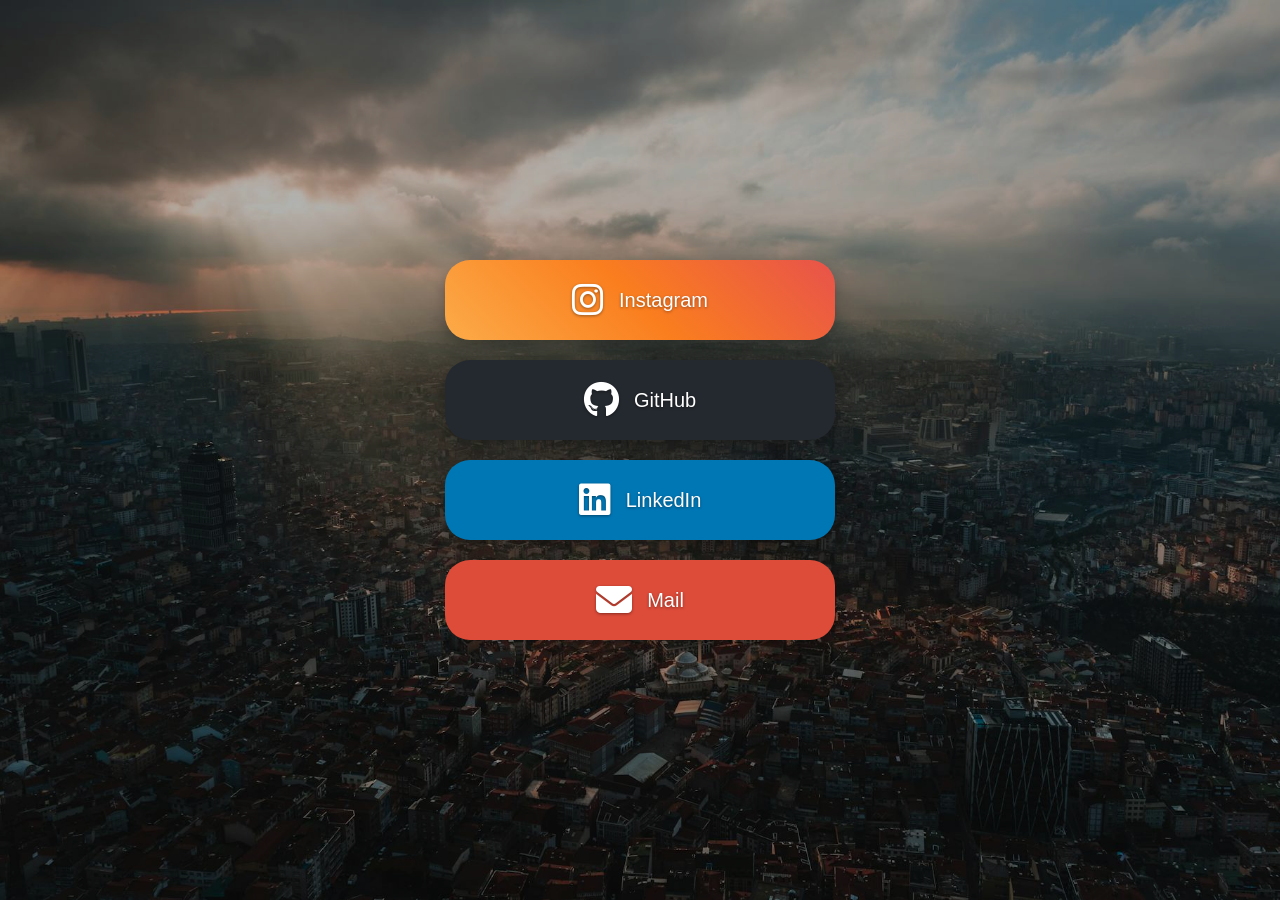
==== index.html @ 8777d8c1 "initial commit" ====
<!DOCTYPE html>
<html lang="tr">

<head>
    <meta charset="UTF-8">
    <meta name="viewport" content="width=device-width, initial-scale=1.0">
    <title>Emirhan Kaaner</title>
    <link rel="stylesheet" href="https://cdnjs.cloudflare.com/ajax/libs/font-awesome/6.4.0/css/all.min.css">
    <style>
        /* Genel görünüm */
        body {
            margin: 0;
            padding: 0;
            min-height: 100vh;
            /* Mobil ve desktop uyumlu tam ekran */
            display: flex;
            justify-content: center;
            align-items: center;
            background-image: url('background.jpg');
            /* Arka plan fotoğrafı */
            background-size: cover;
            /* Fotoğraf tüm alanı kaplar */
            background-position: center;
            /* Ortalanmış, kırpılsa bile ortası görünür */
            background-repeat: no-repeat;
            /* Tekrar etmesini engeller */
            font-family: 'Arial', sans-serif;
            overflow: hidden;
        }

        /* Hafif koyu overlay */
        .overlay {
            position: absolute;
            top: 0;
            left: 0;
            width: 100%;
            height: 100%;
            background-color: rgba(0, 0, 0, 0.3);
            z-index: 0;
            pointer-events: none;
            /* Tıklamaları geç */
        }

        /* Ortadaki kapsayıcı */
        .container {
            position: relative;
            z-index: 1;
            text-align: center;
            padding: 60px;
        }

        /* Linkler */
        .links a {
            display: flex;
            align-items: center;
            justify-content: center;
            width: 350px;
            max-width: 90%;
            margin: 20px auto;
            padding: 22px 20px;
            font-size: 20px;
            font-weight: 300;
            color: white;
            text-decoration: none;
            border-radius: 25px;
            box-shadow: 0 6px 15px rgba(0, 0, 0, 0.25);
            text-shadow: 0 1px 3px rgba(0, 0, 0, 0.4);
            position: relative;
            overflow: hidden;
            opacity: 0;
            transform: translateY(20px);
            animation: fadeInUp 0.8s forwards;
            transition: transform 0.2s, box-shadow 0.2s;
        }

        .links a span.link-content {
            display: flex;
            align-items: center;
            justify-content: center;
        }

        /* Delay ile sıralı animasyon */
        .links a:nth-child(1) {
            animation-delay: 0.2s;
        }

        .links a:nth-child(2) {
            animation-delay: 0.4s;
        }

        .links a:nth-child(3) {
            animation-delay: 0.6s;
        }

        .links a:nth-child(4) {
            animation-delay: 0.8s;
        }

        /* İkonlar */
        .links a i {
            font-size: 36px;
            margin-right: 15px;
            transition: transform 0.2s;
            color: inherit;
        }

        /* Hover efektleri */
        .links a:hover {
            transform: scale(1.08) translateY(-2px);
        }

        .links a:active {
            transform: scale(0.95);
            /* Dokunmatik basınca geri bildirim */
        }

        .links a:hover i {
            transform: rotate(15deg) scale(1.05);
        }

        /* Buton renkleri ve animasyonlar */
        .instagram {
            background: linear-gradient(45deg, #feda75, #fa7e1e, #d62976, #962fbf, #4f5bd5);
            background-size: 400% 400%;
            animation: gradientMove 6s ease infinite;
        }

        .github {
            background-color: #24292f;
        }

        .linkedin {
            background-color: #0077b5;
        }

        .mail {
            background-color: #dd4b39;
        }

        /* Hover renk efektleri */
        .instagram:hover {
            box-shadow: 0 0 40px rgba(245, 96, 64, 1), 0 0 60px rgba(245, 96, 64, 1);
        }

        .github:hover {
            box-shadow: 0 0 40px rgba(36, 41, 47, 1), 0 0 60px rgb(255, 255, 255);
        }

        .linkedin:hover {
            box-shadow: 0 0 40px rgba(0, 119, 181, 1), 0 0 60px rgba(0, 119, 181, 1);
        }

        .mail:hover {
            box-shadow: 0 0 40px rgba(221, 75, 57, 1), 0 0 60px rgba(221, 75, 57, 1);
        }

        /* Mobil uyumlu */
        @media screen and (max-width: 768px) {
            .links a {
                width: 90%;
                font-size: 18px;
                padding: 20px 16px;
            }

            .links a i {
                font-size: 28px;
                margin-right: 12px;
            }

            /* Hover efektini kaldır */
            .links a:hover,
            .links a:hover i {
                transform: none;
            }
        }

        /* Animasyonlar */
        @keyframes fadeInUp {
            to {
                opacity: 1;
                transform: translateY(0);
            }
        }

        @keyframes gradientMove {
            0% {
                background-position: 0% 50%;
            }

            50% {
                background-position: 100% 50%;
            }

            100% {
                background-position: 0% 50%;
            }
        }
    </style>
</head>

<body>
    <div class="overlay"></div>
    <div class="container">
        <div class="links">
            <a href="https://www.instagram.com/kaaner4mir/" class="instagram" target="_blank" role="button"
                aria-label="Instagram linki">
                <span class="link-content"><i class="fab fa-instagram"></i> Instagram</span>
            </a>
            <a href="https://github.com/Kaaner4mir" class="github" target="_blank" role="button"
                aria-label="GitHub linki">
                <span class="link-content"><i class="fab fa-github"></i> GitHub</span>
            </a>
            <a href="https://www.linkedin.com/in/emirhan-kaaner-78511b375/" class="linkedin" target="_blank"
                role="button" aria-label="LinkedIn linki">
                <span class="link-content"><i class="fab fa-linkedin"></i> LinkedIn</span>
            </a>
            <a href="mailto:kaaner4mir@gmail.com" class="mail" role="button" aria-label="Mail linki">
                <span class="link-content"><i class="fas fa-envelope"></i> Mail</span>
            </a>
        </div>
    </div>
</body>

</html>
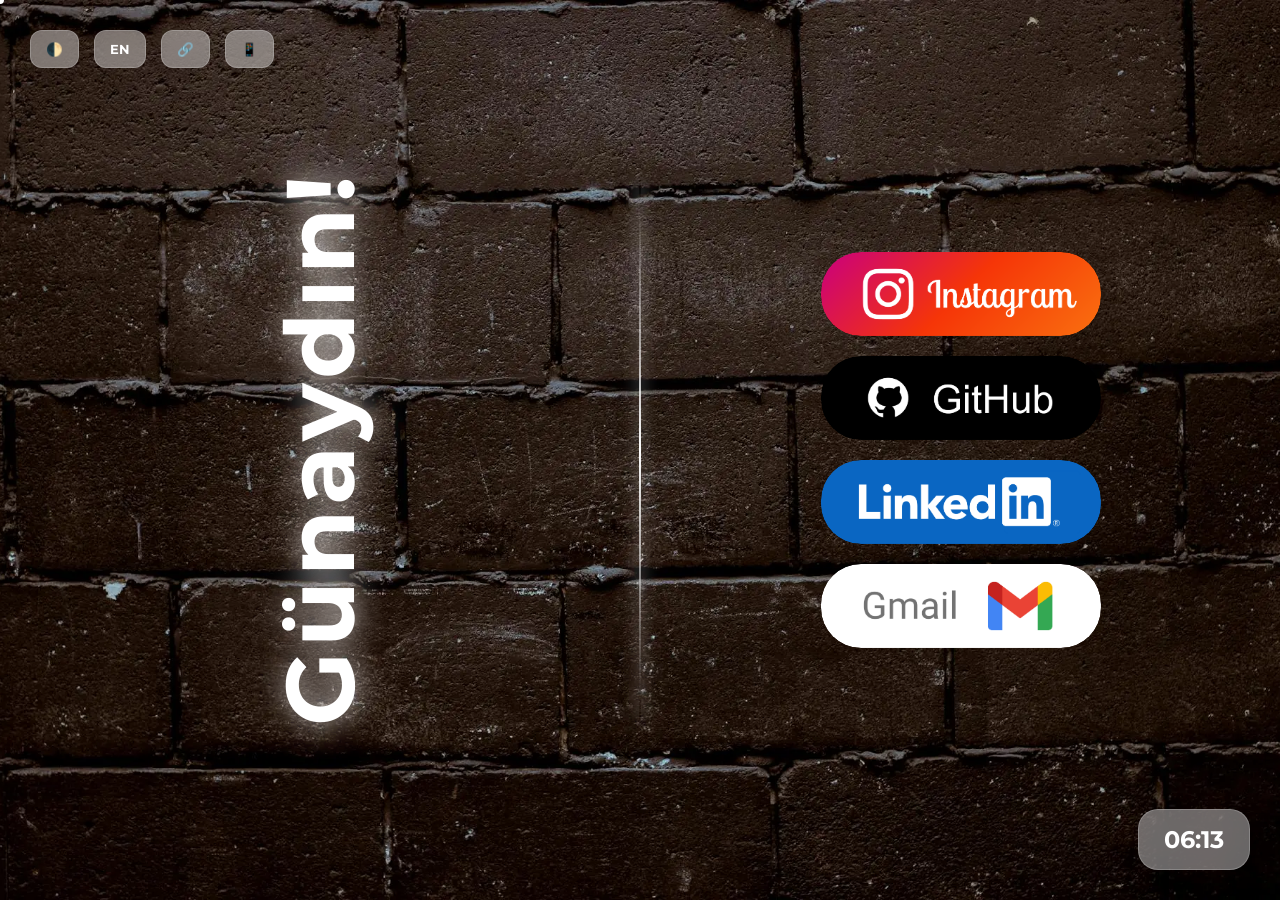
==== commit 5607e484: "initial commit" ====
--- a/index.html
+++ b/index.html
@@ -2,223 +2,131 @@
 <html lang="tr">
 
 <head>
-    <meta charset="UTF-8">
-    <meta name="viewport" content="width=device-width, initial-scale=1.0">
-    <title>Emirhan Kaaner</title>
-    <link rel="stylesheet" href="https://cdnjs.cloudflare.com/ajax/libs/font-awesome/6.4.0/css/all.min.css">
-    <style>
-        /* Genel görünüm */
-        body {
-            margin: 0;
-            padding: 0;
-            min-height: 100vh;
-            /* Mobil ve desktop uyumlu tam ekran */
-            display: flex;
-            justify-content: center;
-            align-items: center;
-            background-image: url('background.jpg');
-            /* Arka plan fotoğrafı */
-            background-size: cover;
-            /* Fotoğraf tüm alanı kaplar */
-            background-position: center;
-            /* Ortalanmış, kırpılsa bile ortası görünür */
-            background-repeat: no-repeat;
-            /* Tekrar etmesini engeller */
-            font-family: 'Arial', sans-serif;
-            overflow: hidden;
-        }
+  <meta charset="UTF-8">
+  <meta name="viewport" content="width=device-width, initial-scale=1.0">
+  <title>Kaaner4mir | Bio</title>
 
-        /* Hafif koyu overlay */
-        .overlay {
-            position: absolute;
-            top: 0;
-            left: 0;
-            width: 100%;
-            height: 100%;
-            background-color: rgba(0, 0, 0, 0.3);
-            z-index: 0;
-            pointer-events: none;
-            /* Tıklamaları geç */
-        }
+  <meta name="description"
+    content="Kaaner4mir - Geliştirici Portfolyosu ve Dijital Kimlik. Sosyal medya bağlantıları ve iletişim bilgileri.">
+  <meta property="og:title" content="Kaaner4mir | Dijital Kartvizit">
+  <meta property="og:description"
+    content="Kaaner4mir'in dijital dünyasına hoş geldiniz. Sosyal medya bağlantılarım ve bana ulaşabileceğiniz kanallar.">
+  <meta property="og:image" content="Images/instagram_banner.png">
+  <meta property="og:type" content="website">
+  <meta property="og:url" content="https://github.com/Kaaner4mir">
+  <meta name="twitter:card" content="summary_large_image">
+  <meta name="twitter:title" content="Kaaner4mir | Dijital Kartvizit">
+  <meta name="twitter:description" content="Kaaner4mir - Yazılım Geliştirici ve Dijital İçerik Üreticisi.">
+  <meta name="twitter:image" content="Images/instagram_banner.png">
 
-        /* Ortadaki kapsayıcı */
-        .container {
-            position: relative;
-            z-index: 1;
-            text-align: center;
-            padding: 60px;
-        }
+  <link rel="stylesheet" href="style.css">
+  <link rel="manifest" href="manifest.json">
 
-        /* Linkler */
-        .links a {
-            display: flex;
-            align-items: center;
-            justify-content: center;
-            width: 350px;
-            max-width: 90%;
-            margin: 20px auto;
-            padding: 22px 20px;
-            font-size: 20px;
-            font-weight: 300;
-            color: white;
-            text-decoration: none;
-            border-radius: 25px;
-            box-shadow: 0 6px 15px rgba(0, 0, 0, 0.25);
-            text-shadow: 0 1px 3px rgba(0, 0, 0, 0.4);
-            position: relative;
-            overflow: hidden;
-            opacity: 0;
-            transform: translateY(20px);
-            animation: fadeInUp 0.8s forwards;
-            transition: transform 0.2s, box-shadow 0.2s;
-        }
+  <meta name="apple-mobile-web-app-capable" content="yes">
+  <meta name="apple-mobile-web-app-status-bar-style" content="black-translucent">
+  <meta name="apple-mobile-web-app-title" content="Kaan Bio">
+  <link rel="apple-touch-icon" href="Images/app.png">
 
-        .links a span.link-content {
-            display: flex;
-            align-items: center;
-            justify-content: center;
-        }
-
-        /* Delay ile sıralı animasyon */
-        .links a:nth-child(1) {
-            animation-delay: 0.2s;
-        }
-
-        .links a:nth-child(2) {
-            animation-delay: 0.4s;
-        }
-
-        .links a:nth-child(3) {
-            animation-delay: 0.6s;
-        }
-
-        .links a:nth-child(4) {
-            animation-delay: 0.8s;
-        }
-
-        /* İkonlar */
-        .links a i {
-            font-size: 36px;
-            margin-right: 15px;
-            transition: transform 0.2s;
-            color: inherit;
-        }
-
-        /* Hover efektleri */
-        .links a:hover {
-            transform: scale(1.08) translateY(-2px);
-        }
-
-        .links a:active {
-            transform: scale(0.95);
-            /* Dokunmatik basınca geri bildirim */
-        }
-
-        .links a:hover i {
-            transform: rotate(15deg) scale(1.05);
-        }
-
-        /* Buton renkleri ve animasyonlar */
-        .instagram {
-            background: linear-gradient(45deg, #feda75, #fa7e1e, #d62976, #962fbf, #4f5bd5);
-            background-size: 400% 400%;
-            animation: gradientMove 6s ease infinite;
-        }
-
-        .github {
-            background-color: #24292f;
-        }
-
-        .linkedin {
-            background-color: #0077b5;
-        }
-
-        .mail {
-            background-color: #dd4b39;
-        }
-
-        /* Hover renk efektleri */
-        .instagram:hover {
-            box-shadow: 0 0 40px rgba(245, 96, 64, 1), 0 0 60px rgba(245, 96, 64, 1);
-        }
-
-        .github:hover {
-            box-shadow: 0 0 40px rgba(36, 41, 47, 1), 0 0 60px rgb(255, 255, 255);
-        }
-
-        .linkedin:hover {
-            box-shadow: 0 0 40px rgba(0, 119, 181, 1), 0 0 60px rgba(0, 119, 181, 1);
-        }
-
-        .mail:hover {
-            box-shadow: 0 0 40px rgba(221, 75, 57, 1), 0 0 60px rgba(221, 75, 57, 1);
-        }
-
-        /* Mobil uyumlu */
-        @media screen and (max-width: 768px) {
-            .links a {
-                width: 90%;
-                font-size: 18px;
-                padding: 20px 16px;
-            }
-
-            .links a i {
-                font-size: 28px;
-                margin-right: 12px;
-            }
-
-            /* Hover efektini kaldır */
-            .links a:hover,
-            .links a:hover i {
-                transform: none;
-            }
-        }
-
-        /* Animasyonlar */
-        @keyframes fadeInUp {
-            to {
-                opacity: 1;
-                transform: translateY(0);
-            }
-        }
-
-        @keyframes gradientMove {
-            0% {
-                background-position: 0% 50%;
-            }
-
-            50% {
-                background-position: 100% 50%;
-            }
-
-            100% {
-                background-position: 0% 50%;
-            }
-        }
-    </style>
+  <link href="https://fonts.googleapis.com/css2?family=Montserrat:wght@400;700&display=swap" rel="stylesheet">
+  <link rel="icon" href="Images/PPhoto.ico" type="image/x-icon">
 </head>
 
-<body>
-    <div class="overlay"></div>
+<body class="light-mode">
+  <div class="cursor-dot"></div>
+
+  <div class="controls">
+    <button id="theme-toggle" aria-label="Tema Değiştir" title="Tema Değiştir" data-tr-title="Tema Değiştir"
+      data-en-title="Switch Theme">🌓</button>
+    <button id="lang-toggle" aria-label="Dili Değiştir" title="Change Language" data-tr-title="Dili Değiştir"
+      data-en-title="Change Language">EN</button>
+
+    <div class="dropdown">
+      <button id="copy-menu-btn" aria-label="Bağlantıları Kopyala" title="Bağlantıları Kopyala"
+        data-tr-title="Bağlantıları Kopyala" data-en-title="Copy Links">🔗</button>
+      <div class="dropdown-content" id="copy-dropdown">
+        <a href="#" data-link="https://www.instagram.com/kaaner4mir">Instagram</a>
+        <a href="#" data-link="https://github.com/Kaaner4mir">GitHub</a>
+        <a href="#" data-link="https://www.linkedin.com/in/Kaaner4mir">LinkedIn</a>
+        <a href="#" data-link="mailto:kaaner4mir@gmail.com">Email</a>
+      </div>
+    </div>
+
+    <button id="qr-btn" aria-label="QR Kod Göster" title="QR Kod" data-tr-title="QR Kod"
+      data-en-title="QR Code">📱</button>
+  </div>
+
+  <div id="qr-modal" class="modal">
+    <div class="modal-content">
+      <span class="close-modal">&times;</span>
+      <h2 data-tr="Beni Takip Et" data-en="Follow Me">Beni Takip Et</h2>
+      <div id="qr-code-img"></div>
+      <p>Kaaner4mir</p>
+    </div>
+  </div>
+
+  <div id="contact-modal" class="modal">
+    <div class="modal-content form-modal">
+      <span class="close-modal" id="close-contact">&times;</span>
+      <h2 data-tr="Bana Mesaj Gönder" data-en="Send Me a Message">Bana Mesaj Gönder</h2>
+      <form id="contact-form">
+        <input type="text" id="form-name" placeholder="İsminiz / Your Name" required>
+        <input type="text" id="form-subject" placeholder="Konu / Subject" required>
+        <textarea id="form-message" placeholder="Mesajınız / Your Message" required></textarea>
+        <button type="submit" id="send-btn" data-tr="Gönder" data-en="Send">Gönder</button>
+      </form>
+    </div>
+  </div>
+
+  <div class="widget" id="weather-widget">
+    <div class="widget-time" id="current-time">00:00</div>
+  </div>
+
+  <div class="main-content">
+    <div class="hero-section">
+      <h1 class="page-title">
+        <span>H</span><span>o</span><span>ş</span><span>g</span><span>e</span><span>l</span><span>d</span><span>i</span><span>n</span><span>!</span>
+      </h1>
+    </div>
+
+    <div class="vertical-line"></div>
+
     <div class="container">
-        <div class="links">
-            <a href="https://www.instagram.com/kaaner4mir/" class="instagram" target="_blank" role="button"
-                aria-label="Instagram linki">
-                <span class="link-content"><i class="fab fa-instagram"></i> Instagram</span>
-            </a>
-            <a href="https://github.com/Kaaner4mir" class="github" target="_blank" role="button"
-                aria-label="GitHub linki">
-                <span class="link-content"><i class="fab fa-github"></i> GitHub</span>
-            </a>
-            <a href="https://www.linkedin.com/in/emirhan-kaaner-78511b375/" class="linkedin" target="_blank"
-                role="button" aria-label="LinkedIn linki">
-                <span class="link-content"><i class="fab fa-linkedin"></i> LinkedIn</span>
-            </a>
-            <a href="mailto:kaaner4mir@gmail.com" class="mail" role="button" aria-label="Mail linki">
-                <span class="link-content"><i class="fas fa-envelope"></i> Mail</span>
-            </a>
+      <a href="https://www.instagram.com/kaaner4mir" class="instagram-link" target="_blank" rel="noopener noreferrer"
+        data-tip-tr="Hayatımdan kareler! 📸" data-tip-en="Snaps from my life! 📸">
+        <div class="link-content">
+          <img src="Images/instagram_banner.png" alt="Kaan Erdemir Instagram Profili">
         </div>
+      </a>
+      <a href="https://github.com/Kaaner4mir" class="github-link" target="_blank" rel="noopener noreferrer"
+        data-tip-tr="Kodlarıma göz at! 💻" data-tip-en="Check my code! 💻">
+        <div class="link-content">
+          <img src="Images/github_banner.png" alt="Kaan Erdemir GitHub Profili">
+        </div>
+      </a>
+      <a href="https://www.linkedin.com/in/Kaaner4mir" class="linkedin-link" target="_blank" rel="noopener noreferrer"
+        data-tip-tr="İş dünyasında ben! 👔" data-tip-en="Me in business! 👔">
+        <div class="link-content">
+          <img src="Images/linkedin_banner.png" alt="Kaan Erdemir LinkedIn Profili">
+        </div>
+      </a>
+      <a href="#" class="gmail-link" id="gmail-open" data-tip-tr="Hadi konuşalım! ✉️" data-tip-en="Let's talk! ✉️">
+        <div class="link-content">
+          <img src="Images/gmail_banner.png" alt="Kaan Erdemir Gmail İletişim">
+        </div>
+      </a>
     </div>
+  </div>
+
+  <script src="script.js"></script>
+  <script>
+    if ('serviceWorker' in navigator) {
+      window.addEventListener('load', () => {
+        navigator.serviceWorker.register('sw.js')
+          .then(reg => console.log('PWA Kaydı Başarılı!'))
+          .catch(err => console.log('PWA Kaydı Başarısız:', err));
+      });
+    }
+  </script>
 </body>
 
 </html>
--- a/style.css
+++ b/style.css
@@ -0,0 +1,492 @@
+:root {
+  --bg-color: #f8f9fa;
+  --text-color: #333;
+  --glass-bg: rgba(255, 255, 255, 0.4);
+  --glass-border: rgba(255, 255, 255, 0.2);
+  --accent-color: #fff;
+  --shadow-color: rgba(0, 0, 0, 0.1);
+}
+
+.dark-mode {
+  --bg-color: #121212;
+  --text-color: #e0e0e0;
+  --glass-bg: rgba(0, 0, 0, 0.6);
+  --glass-border: rgba(255, 255, 255, 0.1);
+  --accent-color: #000;
+  --shadow-color: rgba(0, 0, 0, 0.5);
+}
+
+* {
+  box-sizing: border-box;
+  margin: 0;
+  padding: 0;
+}
+
+html,
+body {
+  width: 100%;
+  height: 100%;
+  overflow: hidden;
+  font-family: 'Montserrat', sans-serif;
+}
+
+body {
+  transition: background 0.5s ease, color 0.5s ease;
+  background: url('Images/pexels-orlandoallo-2273486.webp') center/cover no-repeat;
+  display: flex;
+  justify-content: center;
+  align-items: center;
+  position: relative;
+}
+
+body.dark-mode {
+  background: linear-gradient(rgba(0, 0, 0, 0.5), rgba(0, 0, 0, 0.5)),
+    url('Images/pexels-orlandoallo-2273486.webp') center/cover no-repeat;
+}
+
+.cursor-dot {
+  position: fixed;
+  top: 0;
+  left: 0;
+  transform: translate(-50%, -50%);
+  border-radius: 50%;
+  z-index: 9999;
+  pointer-events: none;
+  width: 8px;
+  height: 8px;
+  background-color: #fff;
+}
+
+.controls {
+  position: fixed;
+  top: 30px;
+  left: 30px;
+  display: flex;
+  gap: 15px;
+  z-index: 100;
+}
+
+.controls button {
+  background: var(--glass-bg);
+  backdrop-filter: blur(10px);
+  border: 1px solid var(--glass-border);
+  color: #fff;
+  padding: 10px 15px;
+  border-radius: 12px;
+  cursor: pointer;
+  font-weight: bold;
+  font-family: inherit;
+  box-shadow: 0 4px 15px var(--shadow-color);
+  transition: transform 0.3s ease, background 0.3s ease;
+}
+
+.controls button:hover {
+  transform: translateY(-3px);
+  background: var(--glass-border);
+}
+
+.dropdown {
+  position: relative;
+  display: inline-block;
+}
+
+.dropdown-content {
+  display: none;
+  position: absolute;
+  top: 120%;
+  left: 0;
+  background: var(--glass-bg);
+  backdrop-filter: blur(15px);
+  min-width: 160px;
+  border-radius: 15px;
+  border: 1px solid var(--glass-border);
+  box-shadow: 0 8px 32px var(--shadow-color);
+  z-index: 1000;
+  overflow: hidden;
+  animation: fadeIn 0.3s ease;
+}
+
+.dropdown-content a {
+  color: #fff;
+  padding: 12px 16px;
+  text-decoration: none;
+  display: block;
+  font-size: 0.9em;
+  transition: background 0.3s;
+}
+
+.dropdown-content a:hover {
+  background: var(--glass-border);
+}
+
+.dropdown.active .dropdown-content {
+  display: block;
+}
+
+.modal {
+  display: none;
+  position: fixed;
+  z-index: 10000;
+  left: 0;
+  top: 0;
+  width: 100%;
+  height: 100%;
+  background-color: rgba(0, 0, 0, 0.6);
+  backdrop-filter: blur(5px);
+  justify-content: center;
+  align-items: center;
+}
+
+.modal.active {
+  display: flex;
+}
+
+.modal-content {
+  background: var(--glass-bg);
+  backdrop-filter: blur(20px);
+  padding: 40px;
+  border: 1px solid var(--glass-border);
+  border-radius: 30px;
+  text-align: center;
+  color: #fff;
+  max-width: 400px;
+  width: 90%;
+  box-shadow: 0 20px 50px rgba(0, 0, 0, 0.3);
+  position: relative;
+  animation: modalPop 0.4s cubic-bezier(0.175, 0.885, 0.32, 1.275);
+}
+
+.close-modal {
+  position: absolute;
+  right: 20px;
+  top: 15px;
+  font-size: 28px;
+  cursor: pointer;
+}
+
+#qr-code-img img {
+  width: 200px;
+  height: 200px;
+  margin: 20px 0;
+  border-radius: 15px;
+  border: 5px solid #fff;
+}
+
+.form-modal form {
+  display: flex;
+  flex-direction: column;
+  gap: 15px;
+  margin-top: 20px;
+}
+
+.form-modal input,
+.form-modal textarea {
+  background: rgba(255, 255, 255, 0.1);
+  border: 1px solid var(--glass-border);
+  border-radius: 10px;
+  padding: 12px;
+  color: #fff;
+  font-family: inherit;
+  outline: none;
+  transition: background 0.3s;
+}
+
+.form-modal input:focus,
+.form-modal textarea:focus {
+  background: rgba(255, 255, 255, 0.2);
+}
+
+.form-modal textarea {
+  height: 100px;
+  resize: none;
+}
+
+.form-modal button {
+  background: #fff;
+  color: #333;
+  border: none;
+  padding: 12px;
+  border-radius: 10px;
+  font-weight: bold;
+  cursor: pointer;
+  transition: transform 0.3s, background 0.3s;
+}
+
+.form-modal button:hover {
+  transform: translateY(-2px);
+  background: #eee;
+}
+
+.form-modal button:active {
+  transform: scale(0.95);
+}
+
+.widget {
+  position: fixed;
+  bottom: 30px;
+  right: 30px;
+  background: var(--glass-bg);
+  backdrop-filter: blur(15px);
+  border: 1px solid var(--glass-border);
+  padding: 15px 25px;
+  border-radius: 20px;
+  color: #fff;
+  display: flex;
+  flex-direction: column;
+  align-items: center;
+  gap: 5px;
+  box-shadow: 0 10px 30px var(--shadow-color);
+  z-index: 100;
+  transition: transform 0.3s ease;
+  cursor: default;
+}
+
+.widget:hover {
+  transform: scale(1.05);
+}
+
+.widget-time {
+  font-size: 1.5em;
+  font-weight: bold;
+}
+
+.main-content {
+  display: flex;
+  flex-direction: row;
+  justify-content: center;
+  align-items: center;
+  width: 100%;
+  max-width: 1400px;
+  height: 100vh;
+  position: relative;
+}
+
+.hero-section {
+  flex: 1;
+  display: flex;
+  justify-content: center;
+  align-items: center;
+}
+
+.page-title {
+  font-size: 6em;
+  color: #fff;
+  display: flex;
+  gap: 5px;
+  text-shadow: 0 0 30px rgba(255, 255, 255, 0.8);
+  transform: rotate(-90deg);
+  transform-origin: center;
+  white-space: nowrap;
+  user-select: none;
+  pointer-events: none;
+}
+
+.page-title span {
+  display: inline-block;
+  opacity: 0;
+  transform: translateY(30px);
+  animation: dropIn 0.6s ease-out forwards;
+}
+
+.vertical-line {
+  width: 2px;
+  height: 60vh;
+  background: linear-gradient(transparent, #fff, transparent);
+  box-shadow: 0 0 15px #fff;
+  flex-shrink: 0;
+}
+
+.container {
+  flex: 1;
+  display: flex;
+  flex-direction: column;
+  align-items: center;
+  gap: 20px;
+}
+
+.container a {
+  display: block;
+  text-decoration: none;
+  position: relative;
+}
+
+.link-content {
+  position: relative;
+  overflow: hidden;
+  border-radius: 40px;
+  display: flex;
+}
+
+.link-content::after {
+  content: '';
+  position: absolute;
+  top: -50%;
+  left: -60%;
+  width: 20%;
+  height: 200%;
+  background: rgba(255, 255, 255, 0.4);
+  transform: rotate(30deg);
+  transition: all 0.6s ease;
+  pointer-events: none;
+  z-index: 1;
+}
+
+.container a:hover .link-content::after {
+  left: 120%;
+}
+
+.container img {
+  width: 280px;
+  border-radius: 40px;
+  transition: all 0.4s cubic-bezier(0.175, 0.885, 0.32, 1.275);
+  box-shadow: 0 5px 15px var(--shadow-color);
+}
+
+.container a:hover img {
+  transform: scale(1.05);
+}
+
+.instagram-link:hover img {
+  box-shadow: 0 0 30px rgba(225, 48, 108, 0.5);
+}
+
+.github-link:hover img {
+  box-shadow: 0 0 30px rgba(0, 0, 0, 0.5);
+}
+
+.linkedin-link:hover img {
+  box-shadow: 0 0 30px rgba(0, 119, 181, 0.5);
+}
+
+.gmail-link:hover img {
+  box-shadow: 0 0 30px rgba(212, 70, 56, 0.5);
+}
+
+.container a::before {
+  content: attr(data-current-tip);
+  position: absolute;
+  right: 120%;
+  top: 50%;
+  transform: translateY(-50%) scale(0);
+  background: var(--glass-bg);
+  backdrop-filter: blur(10px);
+  padding: 8px 15px;
+  border-radius: 12px;
+  font-size: 0.8em;
+  color: #fff;
+  white-space: nowrap;
+  border: 1px solid var(--glass-border);
+  transition: transform 0.3s cubic-bezier(0.175, 0.885, 0.32, 1.275);
+  pointer-events: none;
+  z-index: 10;
+  transform-origin: right center;
+}
+
+.container a::after {
+  content: '';
+  position: absolute;
+  right: 110%;
+  top: 50%;
+  transform: translateY(-50%) scale(0);
+  border: 8px solid transparent;
+  border-left-color: var(--glass-border);
+  transition: transform 0.3s ease;
+  pointer-events: none;
+  z-index: 10;
+  transform-origin: right center;
+}
+
+.container a:hover::before,
+.container a:hover::after {
+  transform: translateY(-50%) scale(1);
+}
+
+@keyframes fadeIn {
+  from {
+    opacity: 0;
+    transform: translateY(-10px);
+  }
+
+  to {
+    opacity: 1;
+    transform: translateY(0);
+  }
+}
+
+@keyframes modalPop {
+  from {
+    opacity: 0;
+    transform: scale(0.8);
+  }
+
+  to {
+    opacity: 1;
+    transform: scale(1);
+  }
+}
+
+@keyframes dropIn {
+  to {
+    opacity: 1;
+    transform: translateY(0);
+  }
+}
+
+@keyframes slideInUp {
+  from {
+    opacity: 0;
+    transform: translateY(50px);
+  }
+
+  to {
+    opacity: 1;
+    transform: translateY(0);
+  }
+}
+
+@media (max-width: 900px) {
+  .main-content {
+    flex-direction: column;
+    justify-content: center;
+    height: auto;
+    width: 95%;
+    padding-top: 100px;
+  }
+
+  .vertical-line {
+    display: none;
+  }
+
+  .page-title {
+    font-size: 3em;
+    justify-content: center;
+    transform: none;
+    margin-bottom: 40px;
+  }
+
+  .container {
+    flex-direction: row;
+    flex-wrap: wrap;
+    justify-content: center;
+  }
+
+  .container a {
+    opacity: 0;
+    animation: slideInUp 0.8s ease-out forwards;
+  }
+
+  .container img {
+    width: 130px;
+    border-radius: 20px;
+  }
+
+  body {
+    background: url('Images/pexels-orlandoallo-2273486.webp') center/cover no-repeat;
+    overflow-y: auto;
+  }
+
+  .container a::before,
+  .container a::after {
+    display: none !important;
+  }
+}
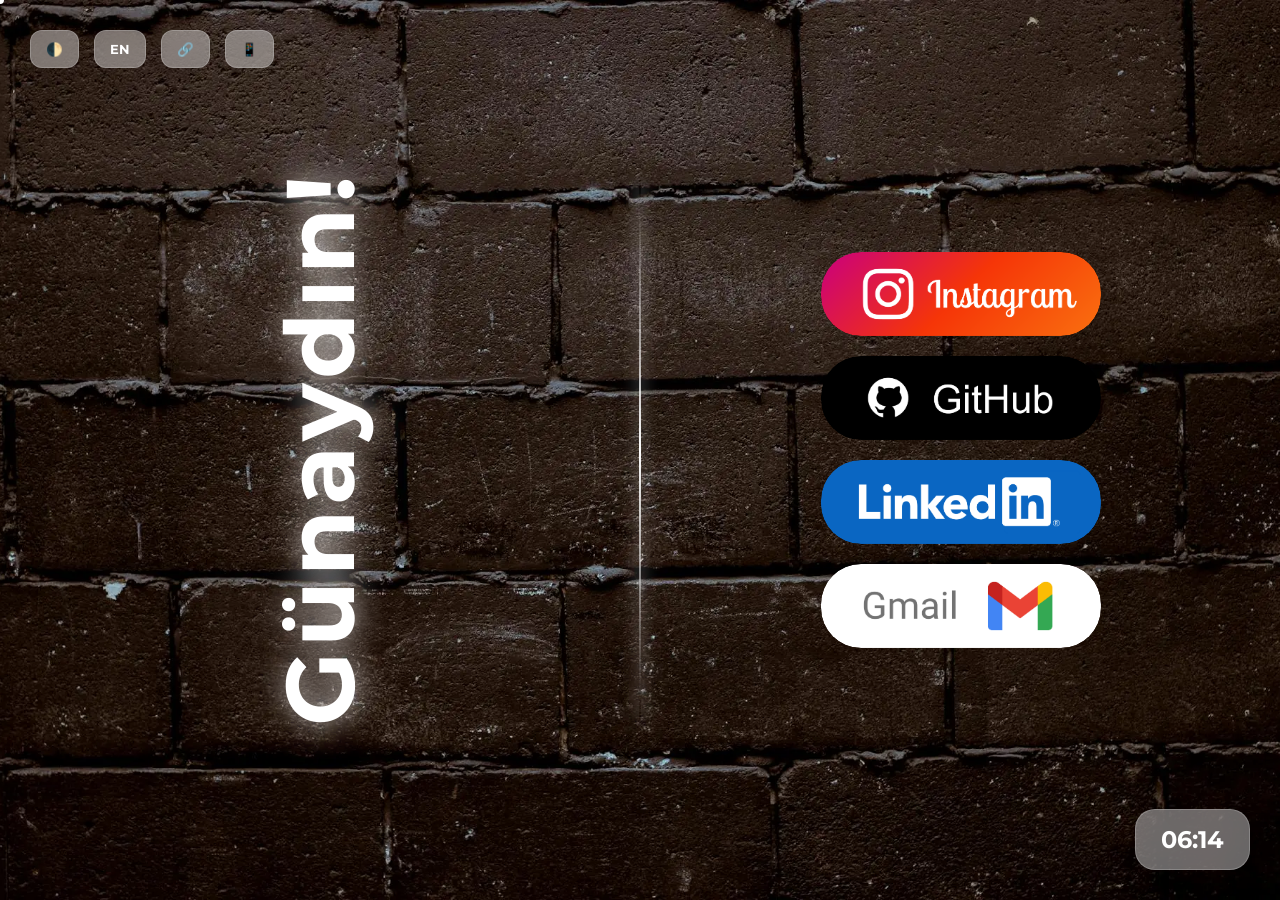
==== commit fb76e6cc: "Update index.html" ====
--- a/index.html
+++ b/index.html
@@ -4,7 +4,7 @@
 <head>
   <meta charset="UTF-8">
   <meta name="viewport" content="width=device-width, initial-scale=1.0">
-  <title>Kaaner4mir | Bio</title>
+  <title>Kaaner4mir</title>
 
   <meta name="description"
     content="Kaaner4mir - Geliştirici Portfolyosu ve Dijital Kimlik. Sosyal medya bağlantıları ve iletişim bilgileri.">
@@ -24,7 +24,7 @@
 
   <meta name="apple-mobile-web-app-capable" content="yes">
   <meta name="apple-mobile-web-app-status-bar-style" content="black-translucent">
-  <meta name="apple-mobile-web-app-title" content="Kaan Bio">
+  <meta name="apple-mobile-web-app-title" content="Kaaner4mir">
   <link rel="apple-touch-icon" href="Images/app.png">
 
   <link href="https://fonts.googleapis.com/css2?family=Montserrat:wght@400;700&display=swap" rel="stylesheet">
@@ -129,4 +129,4 @@
   </script>
 </body>
 
-</html>+</html>
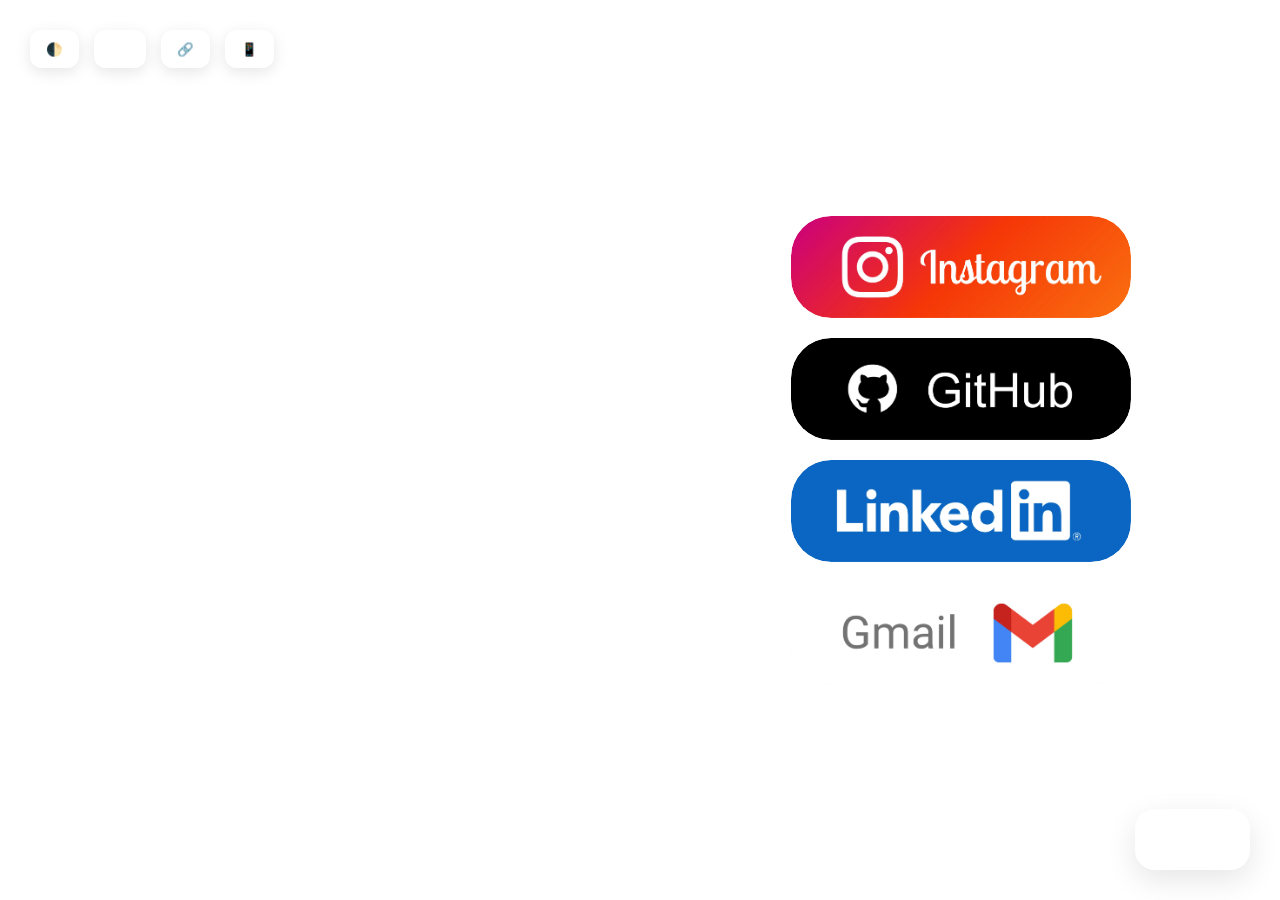
==== commit 77f028f1: "Add files via upload" ====
--- a/index.html
+++ b/index.html
@@ -11,13 +11,13 @@
   <meta property="og:title" content="Kaaner4mir | Dijital Kartvizit">
   <meta property="og:description"
     content="Kaaner4mir'in dijital dünyasına hoş geldiniz. Sosyal medya bağlantılarım ve bana ulaşabileceğiniz kanallar.">
-  <meta property="og:image" content="Images/instagram_banner.png">
+  <meta property="og:image" content="Images/instagram_banner.webp">
   <meta property="og:type" content="website">
-  <meta property="og:url" content="https://github.com/Kaaner4mir">
+  <meta property="og:url" content="https://kaaner4mir.github.io">
   <meta name="twitter:card" content="summary_large_image">
   <meta name="twitter:title" content="Kaaner4mir | Dijital Kartvizit">
   <meta name="twitter:description" content="Kaaner4mir - Yazılım Geliştirici ve Dijital İçerik Üreticisi.">
-  <meta name="twitter:image" content="Images/instagram_banner.png">
+  <meta name="twitter:image" content="Images/instagram_banner.webp">
 
   <link rel="stylesheet" href="style.css">
   <link rel="manifest" href="manifest.json">
@@ -32,7 +32,6 @@
 </head>
 
 <body class="light-mode">
-  <div class="cursor-dot"></div>
 
   <div class="controls">
     <button id="theme-toggle" aria-label="Tema Değiştir" title="Tema Değiştir" data-tr-title="Tema Değiştir"
@@ -94,24 +93,24 @@
       <a href="https://www.instagram.com/kaaner4mir" class="instagram-link" target="_blank" rel="noopener noreferrer"
         data-tip-tr="Hayatımdan kareler! 📸" data-tip-en="Snaps from my life! 📸">
         <div class="link-content">
-          <img src="Images/instagram_banner.png" alt="Kaan Erdemir Instagram Profili">
+          <img src="Images/instagram_banner.webp" alt="Kaan Erdemir Instagram Profili">
         </div>
       </a>
       <a href="https://github.com/Kaaner4mir" class="github-link" target="_blank" rel="noopener noreferrer"
         data-tip-tr="Kodlarıma göz at! 💻" data-tip-en="Check my code! 💻">
         <div class="link-content">
-          <img src="Images/github_banner.png" alt="Kaan Erdemir GitHub Profili">
+          <img src="Images/github_banner.webp" alt="Kaan Erdemir GitHub Profili">
         </div>
       </a>
       <a href="https://www.linkedin.com/in/Kaaner4mir" class="linkedin-link" target="_blank" rel="noopener noreferrer"
         data-tip-tr="İş dünyasında ben! 👔" data-tip-en="Me in business! 👔">
         <div class="link-content">
-          <img src="Images/linkedin_banner.png" alt="Kaan Erdemir LinkedIn Profili">
+          <img src="Images/linkedin_banner.webp" alt="Kaan Erdemir LinkedIn Profili">
         </div>
       </a>
       <a href="#" class="gmail-link" id="gmail-open" data-tip-tr="Hadi konuşalım! ✉️" data-tip-en="Let's talk! ✉️">
         <div class="link-content">
-          <img src="Images/gmail_banner.png" alt="Kaan Erdemir Gmail İletişim">
+          <img src="Images/gmail_banner.webp" alt="Kaan Erdemir Gmail İletişim">
         </div>
       </a>
     </div>
--- a/style.css
+++ b/style.css
@@ -32,7 +32,7 @@
 
 body {
   transition: background 0.5s ease, color 0.5s ease;
-  background: url('Images/pexels-orlandoallo-2273486.webp') center/cover no-repeat;
+  background: url('Images/background.webp') center/cover no-repeat;
   display: flex;
   justify-content: center;
   align-items: center;
@@ -41,20 +41,11 @@
 
 body.dark-mode {
   background: linear-gradient(rgba(0, 0, 0, 0.5), rgba(0, 0, 0, 0.5)),
-    url('Images/pexels-orlandoallo-2273486.webp') center/cover no-repeat;
+    url('Images/background.webp') center/cover no-repeat;
 }
 
 .cursor-dot {
-  position: fixed;
-  top: 0;
-  left: 0;
-  transform: translate(-50%, -50%);
-  border-radius: 50%;
-  z-index: 9999;
-  pointer-events: none;
-  width: 8px;
-  height: 8px;
-  background-color: #fff;
+  display: none;
 }
 
 .controls {
@@ -181,19 +172,36 @@
 
 .form-modal input,
 .form-modal textarea {
-  background: rgba(255, 255, 255, 0.1);
+  background: rgba(255, 255, 255, 0.15);
   border: 1px solid var(--glass-border);
   border-radius: 10px;
   padding: 12px;
   color: #fff;
   font-family: inherit;
   outline: none;
-  transition: background 0.3s;
+  transition: background 0.3s, color 0.3s;
+}
+
+.form-modal input::placeholder,
+.form-modal textarea::placeholder {
+  color: rgba(255, 255, 255, 0.7);
+}
+
+body.light-mode .form-modal input,
+body.light-mode .form-modal textarea {
+  background: rgba(0, 0, 0, 0.15);
+  color: #fff;
+  border: 1px solid rgba(255, 255, 255, 0.4);
+}
+
+body.light-mode .form-modal input::placeholder,
+body.light-mode .form-modal textarea::placeholder {
+  color: rgba(255, 255, 255, 0.8);
 }
 
 .form-modal input:focus,
 .form-modal textarea:focus {
-  background: rgba(255, 255, 255, 0.2);
+  background: rgba(255, 255, 255, 0.25);
 }
 
 .form-modal textarea {
@@ -336,7 +344,7 @@
 }
 
 .container img {
-  width: 280px;
+  width: 340px;
   border-radius: 40px;
   transition: all 0.4s cubic-bezier(0.175, 0.885, 0.32, 1.275);
   box-shadow: 0 5px 15px var(--shadow-color);
@@ -476,12 +484,12 @@
   }
 
   .container img {
-    width: 130px;
+    width: 160px;
     border-radius: 20px;
   }
 
   body {
-    background: url('Images/pexels-orlandoallo-2273486.webp') center/cover no-repeat;
+    background: url('Images/background.webp') center/cover no-repeat;
     overflow-y: auto;
   }
 
